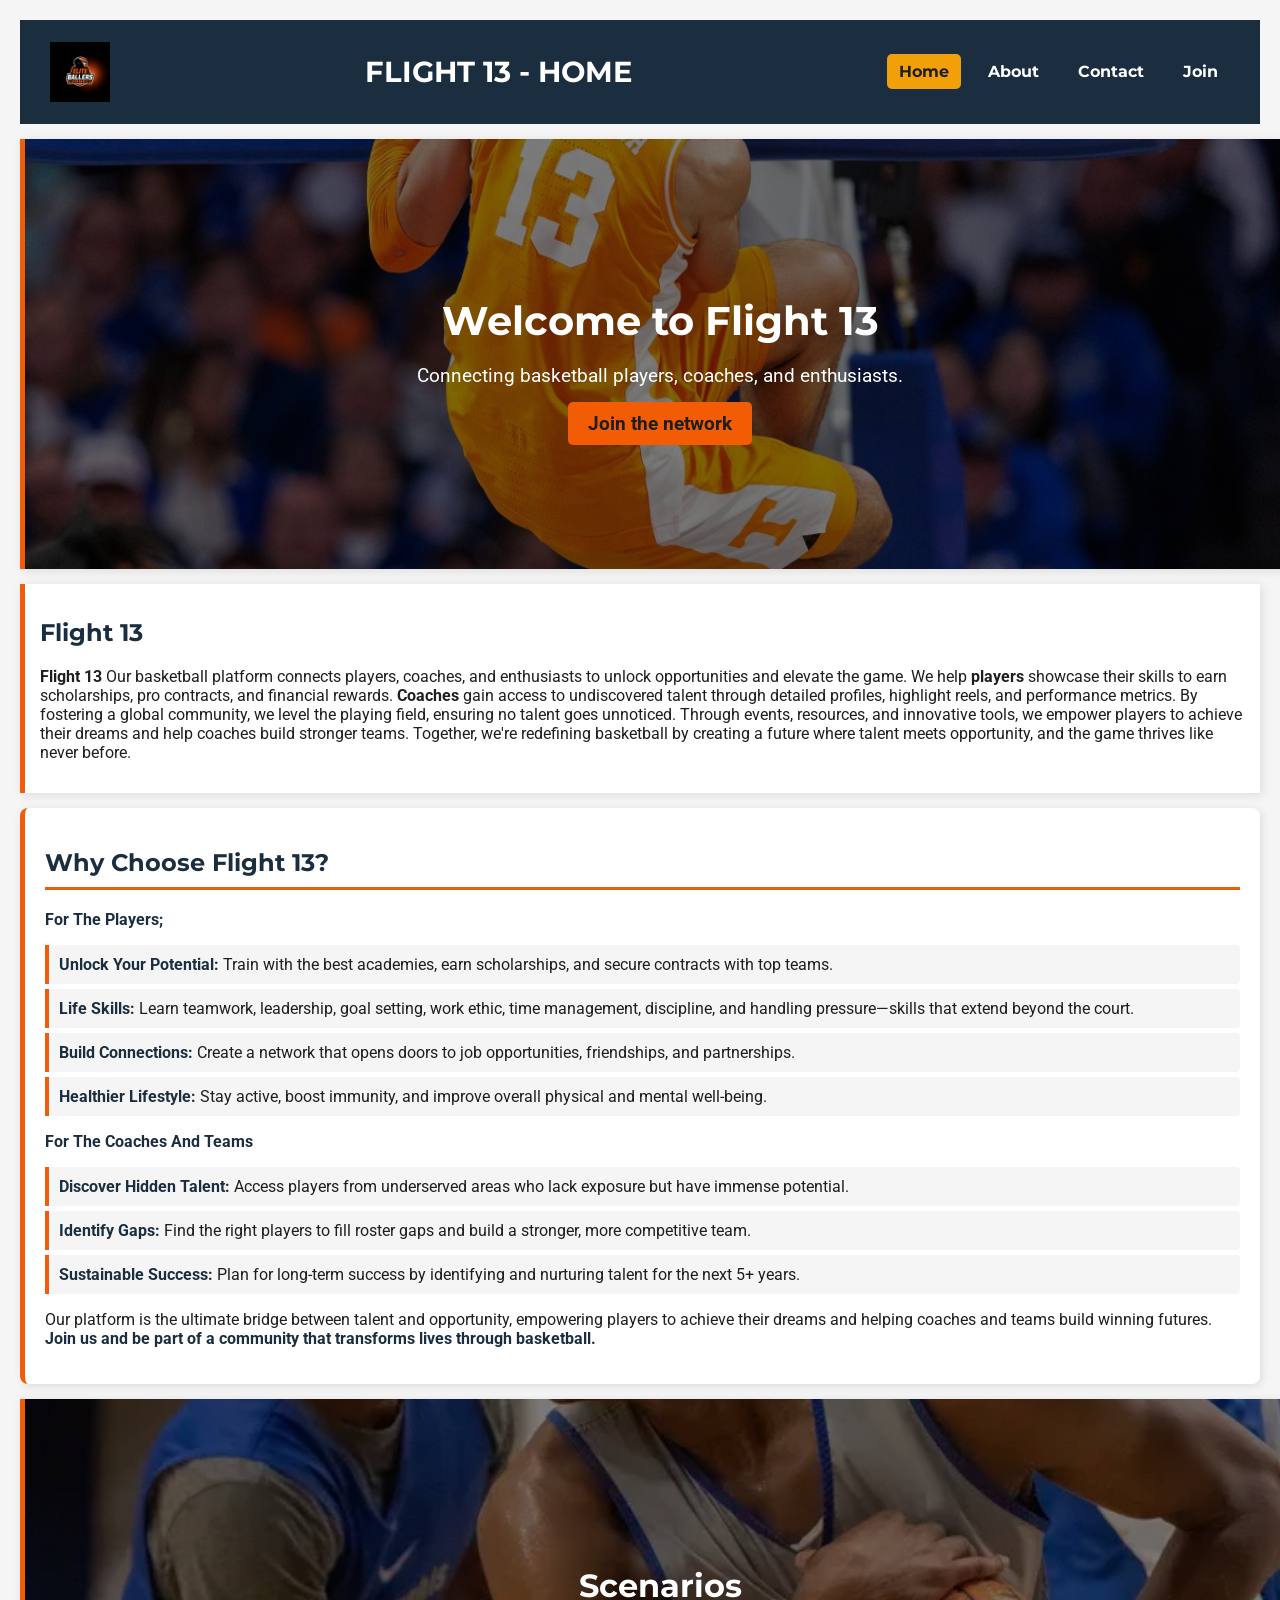
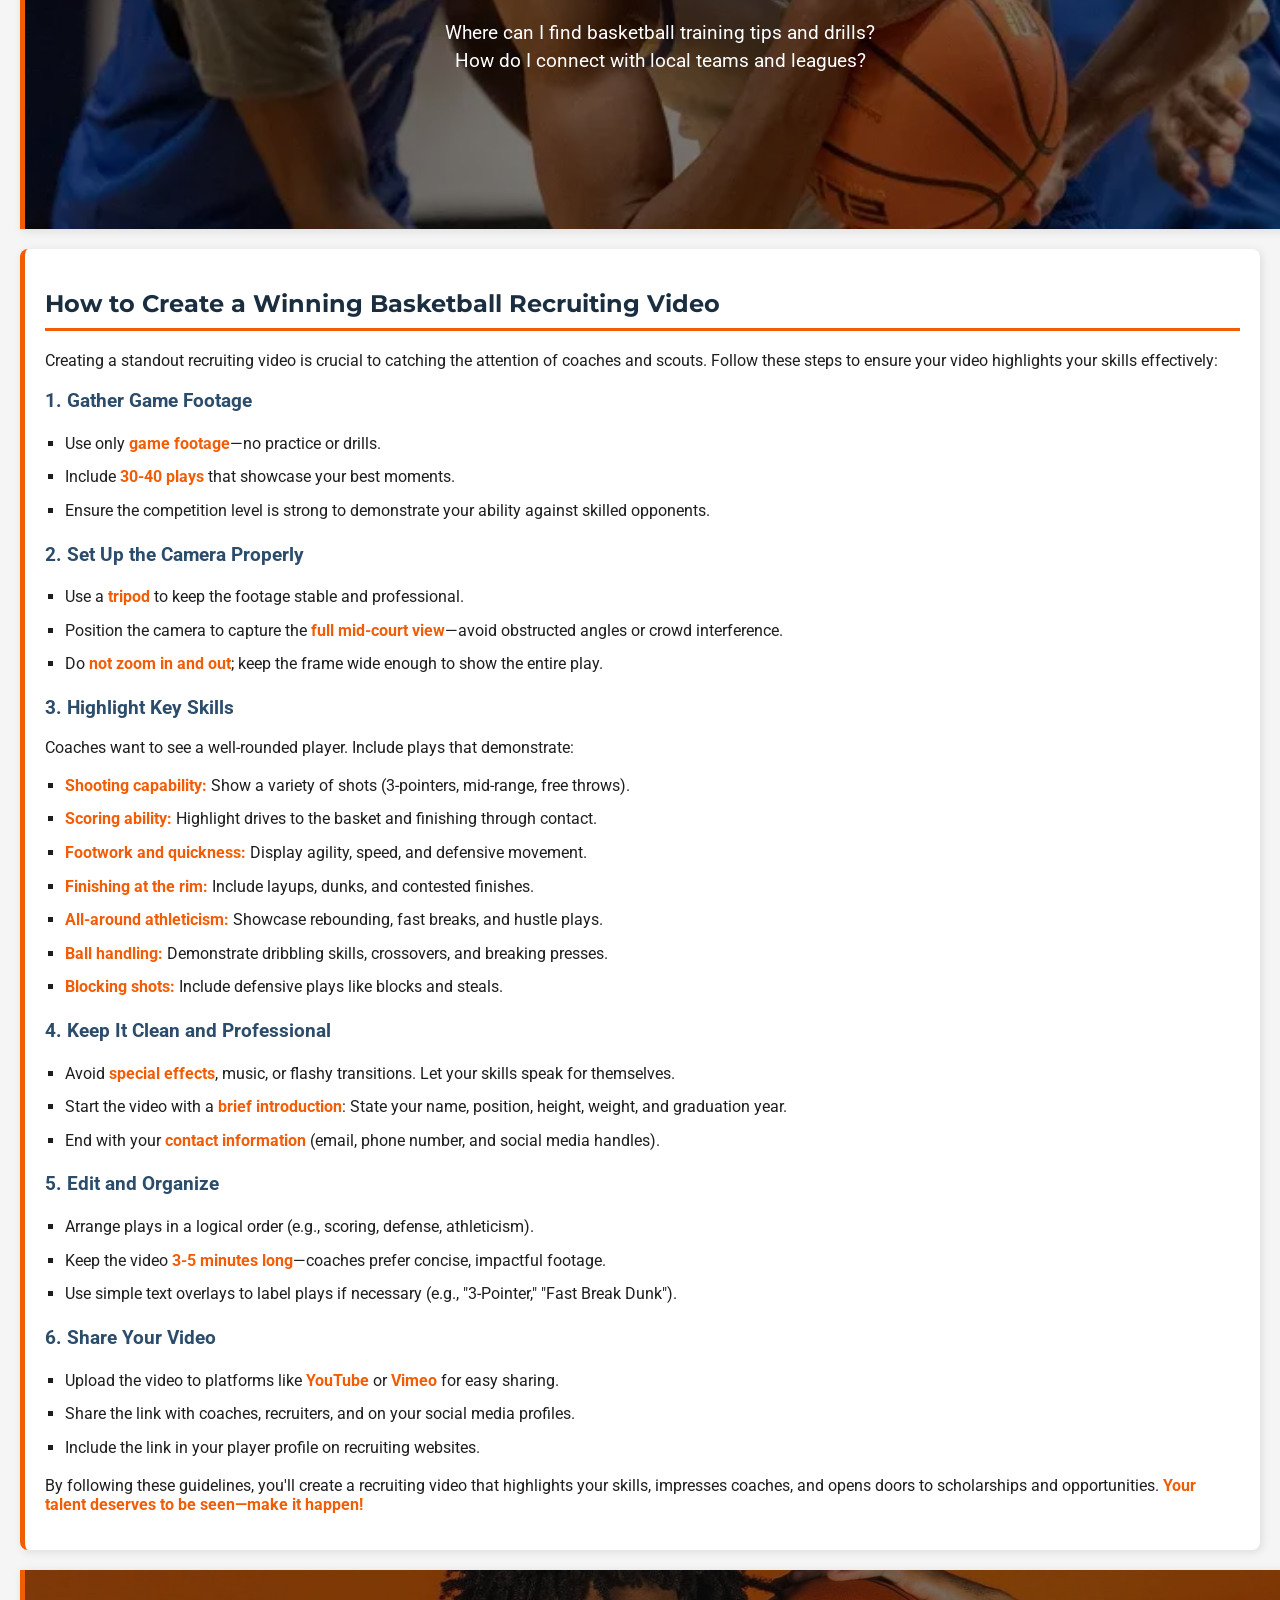
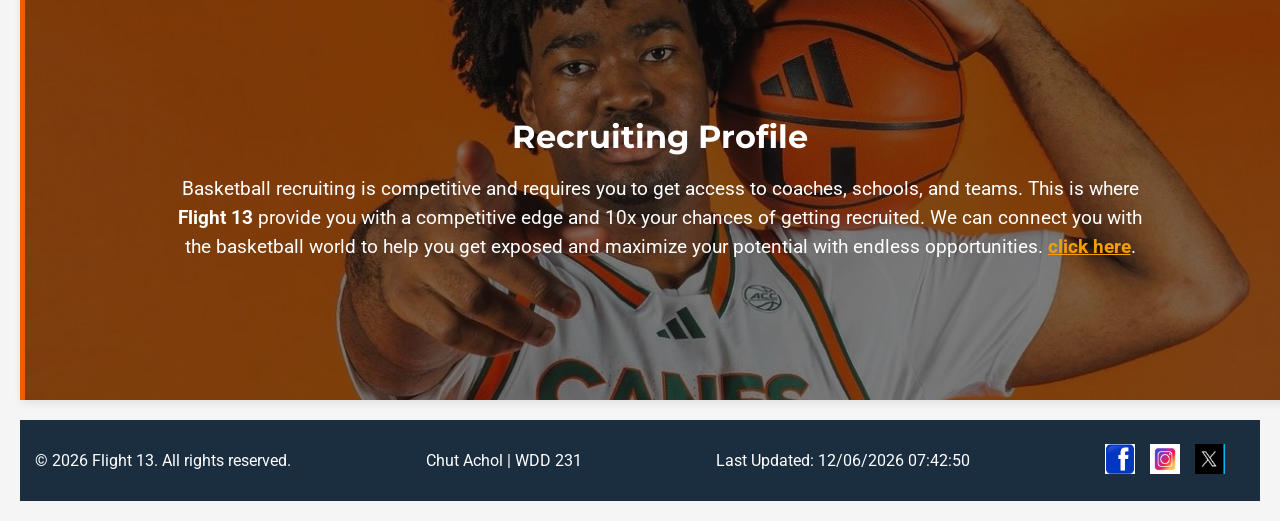
==== project/index.html @ e8fbc970 "project" ====
<!DOCTYPE html>
<html lang="en">

<head>
    <meta charset="UTF-8">
    <meta name="viewport" content="width=device-width, initial-scale=1.0">
    <meta name="description"
        content="Welcome to Flight 13. Our basketball platform connects players, coaches, and enthusiasts to unlock opportunities and elevate the game. We help Players showcase their skills to earn scholarships, pro contracts, and financial rewards. Coaches gain access to undiscovered talent through detailed profiles, highlight reels, and performance metrics. By fostering a global community, we level the playing field, ensuring no talent goes unnoticed. Through events, resources, and innovative tools, we empower players to achieve their dreams and help coaches build stronger teams. Together, we're redefining basketball by creating a future where talent meets opportunity, and the game thrives like never before. ">
    <meta name="author" content="Chut Achol">
    <title>Flight 13 - Home</title>

    <meta property="og:title" content="Flight 13 Homepage">
    <meta property="og:type" content="website">
    <meta property="og:image" content="https://chutachol.github.io/wdd231/project/images/ballerlogo.jpg">
    <meta property="og:url" content="https://chutachol.github.io/wdd231/project/index.html">


    <link rel="icon" href="images/favicon.ico">

    <link rel="stylesheet" href="styles/styleproject.css">
</head>

<body>

    <header>
        <div class="left-section">
            <img src="images/ballerlogo.jpg" alt="Flight 13 Logo" class="logo">
            <button id="menu-toggle" class="hamburger">&#9776;</button>
        </div>
        <h1 class="site-title">Flight 13 - Home</h1>
        <nav>
            <ul class="navigation">
                <li><a href="index.html" class="active">Home</a></li>
                <li><a href="about.html">About</a></li>
                <li><a href="contact.html">Contact</a></li>
                <li><a href="join.html">Join</a></li>
            </ul>
        </nav>
    </header>

    <main>
        <!-- Hero Section -->
        <section class="hero">
            <img src="images/olivier-nkamhoua.jpg" alt="Baller's Image" class="hero-image" loading="lazy">
            <div class="hero-text">
                <h2>Welcome to Flight 13</h2>
                <p>Connecting basketball players, coaches, and enthusiasts.</p>
                <a href="join.html" class="cta-button">Join the network</a>
            </div>
        </section>

        <section>
            <h2>Flight 13</h2>
            <p><strong>Flight 13</strong> Our basketball platform connects players, coaches, and enthusiasts to unlock
                opportunities and elevate the game. We help <strong>players</strong> showcase their skills to earn
                scholarships, pro contracts, and financial rewards. <strong>Coaches</strong> gain access to undiscovered
                talent through detailed profiles, highlight reels, and performance metrics. By fostering a global
                community, we level the playing field, ensuring no talent goes unnoticed. Through events, resources, and
                innovative tools, we empower players to achieve their dreams and help coaches build stronger teams.
                Together, we're redefining basketball by creating a future where talent meets opportunity, and the game
                thrives like never before.</p>
        </section>


        <section class="Choice">
            <h2>Why Choose Flight 13?</h2>
            <ul>
                <strong>For The Players; </strong>
                <p> </p>

                <li><strong>Unlock Your Potential:</strong> Train with the best academies, earn scholarships, and secure
                    contracts with top teams.</li>
                <li><strong>Life Skills:</strong> Learn teamwork, leadership, goal setting, work ethic, time management,
                    discipline, and handling pressure—skills that extend beyond the court.</li>
                <li><strong>Build Connections:</strong> Create a network that opens doors to job opportunities,
                    friendships, and partnerships.</li>
                <li><strong>Healthier Lifestyle:</strong> Stay active, boost immunity, and improve overall physical and
                    mental well-being.</li>
                <p> </p>
                <strong>For The Coaches And Teams </strong>
                <p> </p>

                <li><strong>Discover Hidden Talent:</strong> Access players from underserved areas who lack exposure but
                    have immense potential.</li>
                <li><strong>Identify Gaps:</strong> Find the right players to fill roster gaps and build a stronger,
                    more competitive team.</li>
                <li><strong>Sustainable Success:</strong> Plan for long-term success by identifying and nurturing talent
                    for the next 5+ years.</li>
            </ul>
            <p>Our platform is the ultimate bridge between talent and opportunity, empowering players to achieve their
                dreams and helping coaches and teams build winning futures. <strong>Join us and be part of a community
                    that transforms lives through basketball.</strong></p>
        </section>

        <section class="scenario">
            <div class="overlay">
                <h2>Scenarios</h2>
                <ul>
                    <li>Where can I find basketball training tips and drills?</li>
                    <li>How do I connect with local teams and leagues?</li>
                </ul>
            </div>
            <img src="images/training-ground.webp" alt="Ballers Ground" class="trainingground-image" loading="lazy">
        </section>





        <section class="recruiting-video">
            <h2>How to Create a Winning Basketball Recruiting Video</h2>
            <p>Creating a standout recruiting video is crucial to catching the attention of coaches and scouts. Follow
                these steps to ensure your video highlights your skills effectively:</p>

            <h3>1. Gather Game Footage</h3>
            <ul>
                <li>Use only <strong>game footage</strong>—no practice or drills.</li>
                <li>Include <strong>30-40 plays</strong> that showcase your best moments.</li>
                <li>Ensure the competition level is strong to demonstrate your ability against skilled opponents.</li>
            </ul>

            <h3>2. Set Up the Camera Properly</h3>
            <ul>
                <li>Use a <strong>tripod</strong> to keep the footage stable and professional.</li>
                <li>Position the camera to capture the <strong>full mid-court view</strong>—avoid obstructed angles or
                    crowd interference.</li>
                <li>Do <strong>not zoom in and out</strong>; keep the frame wide enough to show the entire play.</li>
            </ul>

            <h3>3. Highlight Key Skills</h3>
            <p>Coaches want to see a well-rounded player. Include plays that demonstrate:</p>
            <ul>
                <li><strong>Shooting capability:</strong> Show a variety of shots (3-pointers, mid-range, free throws).
                </li>
                <li><strong>Scoring ability:</strong> Highlight drives to the basket and finishing through contact.</li>
                <li><strong>Footwork and quickness:</strong> Display agility, speed, and defensive movement.</li>
                <li><strong>Finishing at the rim:</strong> Include layups, dunks, and contested finishes.</li>
                <li><strong>All-around athleticism:</strong> Showcase rebounding, fast breaks, and hustle plays.</li>
                <li><strong>Ball handling:</strong> Demonstrate dribbling skills, crossovers, and breaking presses.</li>
                <li><strong>Blocking shots:</strong> Include defensive plays like blocks and steals.</li>
            </ul>

            <h3>4. Keep It Clean and Professional</h3>
            <ul>
                <li>Avoid <strong>special effects</strong>, music, or flashy transitions. Let your skills speak for
                    themselves.</li>
                <li>Start the video with a <strong>brief introduction</strong>: State your name, position, height,
                    weight, and graduation year.</li>
                <li>End with your <strong>contact information</strong> (email, phone number, and social media handles).
                </li>
            </ul>

            <h3>5. Edit and Organize</h3>
            <ul>
                <li>Arrange plays in a logical order (e.g., scoring, defense, athleticism).</li>
                <li>Keep the video <strong>3-5 minutes long</strong>—coaches prefer concise, impactful footage.</li>
                <li>Use simple text overlays to label plays if necessary (e.g., "3-Pointer," "Fast Break Dunk").</li>
            </ul>

            <h3>6. Share Your Video</h3>
            <ul>
                <li>Upload the video to platforms like <strong>YouTube</strong> or <strong>Vimeo</strong> for easy
                    sharing.</li>
                <li>Share the link with coaches, recruiters, and on your social media profiles.</li>
                <li>Include the link in your player profile on recruiting websites.</li>
            </ul>

            <p>By following these guidelines, you'll create a recruiting video that highlights your skills, impresses
                coaches, and opens doors to scholarships and opportunities. <strong>Your talent deserves to be seen—make
                    it happen!</strong></p>
        </section>


        <!-- Recruiting Profile Section -->
        <section class="recruiting-profile">
            <img src="images/recruit-profile.jpg" alt="Recruit Profile Image" class="recruit-profile-image"
                loading="lazy">
            <div class="profile-text">
                <h2>Recruiting Profile</h2>
                <p>Basketball recruiting is competitive and requires you to get access to coaches, schools, and teams.
                    This is where <strong>Flight 13</strong> provide you with a competitive edge and 10x your chances of
                    getting recruited.
                    We can connect you with the basketball world to help you get exposed and maximize your potential
                    with endless opportunities. <a href="join.html" class="cta-link">click here</a>.</p>
            </div>
    </main>

    <footer>
        <p>&copy; <span id="year"></span> Flight 13. All rights reserved.</p>
        <p>Chut Achol | WDD 231</p>
        <p>Last Updated: <span id="last-modified"></span></p>

        <!-- Social Media Links -->
        <div class="social-media">
            <a href="https://www.facebook.com" target="_blank" class="social-icon">
                <img src="images/facebook.png" alt="Facebook">
            </a>
            <a href="https://www.instagram.com" target="_blank" class="social-icon">
                <img src="images/instagram.jpeg" alt="Instagram">
            </a>
            <a href="https://www.twitter.com" target="_blank" class="social-icon">
                <img src="images/twitter.jpeg" alt="Twitter">
            </a>
        </div>
    </footer>

    <script src="scripts/project.js"></script>
</body>

</html>
---- project/styles/styleproject.css ----
@import url('https://fonts.googleapis.com/css2?family=Montserrat:wght@400;700&family=Roboto:wght@400;700&display=swap');

:root {
    --primary-dark: #1A2E40;
    /* Deep navy blue - primary brand color */
    --primary-light: #2C4C6B;
    /* Lighter navy - for hover states */
    --accent-orange: #F25C05;
    /* Vibrant orange - accent color */
    --accent-hover: #D94A04;
    /* Darker orange for hover */
    --accent-yellow: #F2A007;
    /* Gold/yellow - secondary accent */
    --accent-yellow-hover: #D98E06;
    /* Darker gold for hover */
    --text-dark: #1E1E1E;
    /* Near black for text */
    --text-light: #FFFFFF;
    /* White text */
    --bg-light: #F5F5F5;
    /* Light gray background */
    --bg-white: #FFFFFF;
    /* White background */
    --card-shadow: rgba(0, 0, 0, 0.1);
    --overlay-dark: rgba(0, 0, 0, 0.5);
    /* Semi-transparent overlay */
}

body {
    font-family: 'Roboto', sans-serif;
    background-color: var(--bg-light);
    color: var(--text-dark);
    margin: 0;
    padding: 20px;
}

header {
    background-color: var(--primary-dark);
    color: var(--text-light);
    text-align: center;
    padding: 20px;
    font-family: 'Montserrat', sans-serif;
}

h1,
h2 {
    font-family: 'Montserrat', sans-serif;
    color: var(--primary-dark);
}

section {
    background: var(--bg-white);
    padding: 15px;
    margin: 15px 0;
    border-left: 5px solid var(--accent-orange);
    box-shadow: 2px 2px 10px var(--card-shadow);
}

ul {
    list-style-type: square;
    padding-left: 20px;
}

footer {
    background-color: var(--primary-dark);
    color: var(--text-light);
    text-align: center;
    padding: 15px 0;
    display: flex;
    justify-content: space-between;
    align-items: center;
    flex-wrap: wrap;
}

.footer-content {
    flex: 1;
    text-align: center;
}

.social-media {
    display: flex;
    gap: 15px;
    margin-right: 20px;
}

.social-icon img {
    width: 30px;
    height: 30px;
    transition: transform 0.3s ease;
}

.social-icon img:hover {
    transform: scale(1.2);
}

/* Hero Section */
.hero {
    position: relative;
    width: 100%;
    height: 400px;
    display: flex;
    align-items: center;
    justify-content: center;
    overflow: hidden;
}

/* Background Image */
.hero-image {
    width: 100%;
    height: 100%;
    object-fit: cover;
    position: absolute;
    top: 0;
    left: 0;
    z-index: 0;
}

/* Dark Overlay */
.hero::before {
    content: "";
    position: absolute;
    top: 0;
    left: 0;
    width: 100%;
    height: 100%;
    background: var(--overlay-dark);
    z-index: 1;
}

/* Hero Text */
.hero-text {
    position: relative;
    text-align: center;
    color: var(--text-light);
    z-index: 2;
    max-width: 80%;
    padding: 20px;
}

.hero-text h2 {
    font-size: 2.5rem;
    margin-bottom: 10px;
    color: var(--text-light);
}

.hero-text p {
    font-size: 1.2rem;
    margin-bottom: 15px;
}

/* CTA Button */
.cta-button {
    display: inline-block;
    padding: 10px 20px;
    font-size: 1.2rem;
    font-weight: bold;
    color: var(--text-dark);
    background: var(--accent-orange);
    text-decoration: none;
    border-radius: 5px;
    transition: background 0.3s ease;
}

.cta-button:hover,
.cta-button:focus {
    background: var(--accent-hover);
}

/* Footer Styling */
footer {
    text-align: center;
    padding: 15px;
    background-color: var(--primary-dark);
    color: var(--text-light);
    margin-top: 20px;
}

/* Positioning the scenario section */
.scenario {
    position: relative;
    width: 100%;
    height: 400px;
    display: flex;
    align-items: center;
    justify-content: center;
    overflow: hidden;
}

/* Background Image */
.trainingground-image {
    width: 100%;
    height: 100%;
    object-fit: cover;
    position: absolute;
    top: 0;
    left: 0;
    z-index: 0;
}

/* Dark Overlay */
.scenario::before {
    content: "";
    position: absolute;
    top: 0;
    left: 0;
    width: 100%;
    height: 100%;
    background: var(--overlay-dark);
    z-index: 1;
}

/* Overlay Content */
.overlay {
    position: relative;
    text-align: center;
    color: var(--text-light);
    z-index: 2;
    max-width: 80%;
    padding: 20px;
}

.overlay h2 {
    font-size: 2rem;
    margin-bottom: 10px;
    color: var(--text-light);
}

.overlay ul {
    list-style: none;
    padding: 0;
}

.overlay li {
    font-size: 1.2rem;
    margin: 5px 0;
}

/* Recruiting Profile Section */
.recruiting-profile {
    position: relative;
    width: 100%;
    height: 400px;
    display: flex;
    align-items: center;
    justify-content: center;
    overflow: hidden;
}

/* Background Image */
.recruit-profile-image {
    width: 100%;
    height: 100%;
    object-fit: cover;
    position: absolute;
    top: 0;
    left: 0;
    z-index: 0;
}

/* Dark Overlay */
.recruiting-profile::before {
    content: "";
    position: absolute;
    top: 0;
    left: 0;
    width: 100%;
    height: 100%;
    background: var(--overlay-dark);
    z-index: 1;
}

/* Profile Text */
.profile-text {
    position: relative;
    text-align: center;
    color: var(--text-light);
    z-index: 2;
    max-width: 80%;
    padding: 20px;
}

.profile-text h2 {
    font-size: 2rem;
    margin-bottom: 10px;
    color: var(--text-light);
}

.profile-text p {
    font-size: 1.2rem;
    line-height: 1.5;
}

/* CTA Link */
.cta-link {
    color: var(--accent-yellow);
    font-weight: bold;
    text-decoration: underline;
}

.cta-link:hover {
    color: var(--accent-yellow-hover);
}

/* General Header Styling */
header {
    display: flex;
    align-items: center;
    justify-content: space-between;
    background: var(--primary-dark);
    padding: 15px 30px;
    position: relative;
}

/* Left Section: Logo + Hamburger */
.left-section {
    display: flex;
    align-items: center;
    gap: 15px;
}

/* Logo */
header .logo {
    max-width: 60px;
    height: auto;
}

/* Site Title */
.site-title {
    flex-grow: 1;
    text-align: center;
    color: var(--text-light);
    font-size: 1.8rem;
    font-weight: bold;
    text-transform: uppercase;
}

/* Navigation */
nav ul {
    list-style: none;
    display: flex;
    gap: 15px;
    margin: 0;
    padding: 0;
}

nav ul li {
    display: inline;
}

nav ul li a {
    color: var(--text-light);
    font-size: 1rem;
    font-weight: bold;
    text-decoration: none;
    padding: 8px 12px;
    border-radius: 5px;
    transition: background 0.3s ease;
}

nav ul li a:hover,
nav ul li a.active {
    background: var(--accent-yellow);
    color: var(--text-dark);
}

/* Hamburger Menu */
.hamburger {
    font-size: 30px;
    background: none;
    border: none;
    cursor: pointer;
    color: var(--text-light);
    display: none;
}

/* Responsive - Mobile */
@media screen and (max-width: 768px) {
    header {
        flex-wrap: wrap;
        justify-content: space-between;
        text-align: center;
    }

    .site-title {
        order: 1;
        flex-basis: 100%;
        margin-bottom: 10px;
        font-size: 1.4rem;
    }

    .left-section {
        order: 0;
    }

    .hamburger {
        display: block;
    }

    .navigation {
        display: none;
        flex-direction: column;
        position: absolute;
        top: 60px;
        left: 0;
        width: 100%;
        background-color: var(--primary-light);
        text-align: center;
        padding: 15px 0;
        z-index: 1000;
    }

    .navigation.active {
        display: flex;
    }

    .navigation li {
        padding: 10px 0;
    }

    .navigation a {
        font-size: 1.2rem;
    }
}

/* Featured Members Section */
.Featured {
    text-align: center;
    padding: 50px 20px;
    background-color: var(--bg-light);
}

/* Featured Cards Grid Layout */
#Featured-cards {
    display: grid;
    grid-template-columns: repeat(auto-fit, minmax(250px, 1fr));
    gap: 20px;
    justify-content: center;
    max-width: 1200px;
    margin: 0 auto;
}

/* Individual Card Styling */
.card {
    background: var(--bg-white);
    border-radius: 10px;
    box-shadow: 0 4px 8px var(--card-shadow);
    padding: 20px;
    text-align: center;
    transition: transform 0.3s ease-in-out;
    cursor: pointer;
}

.card:hover {
    transform: translateY(-5px);
    box-shadow: 0 6px 12px rgba(0, 0, 0, 0.15);
}

/* Image Styling */
.card img {
    width: 100%;
    height: 200px;
    object-fit: cover;
    border-radius: 8px;
}

/* Text Styling */
.card h3 {
    font-size: 1.4rem;
    margin: 15px 0 5px;
    color: var(--primary-dark);
}

.card p {
    font-size: 1rem;
    color: var(--text-dark);
}

.card a {
    color: var(--accent-orange);
    text-decoration: none;
    font-weight: bold;
}

.card a:hover {
    color: var(--accent-hover);
    text-decoration: underline;
}

/* Responsive Adjustments for Cards */
@media (max-width: 768px) {
    #Featured-cards {
        grid-template-columns: repeat(auto-fit, minmax(200px, 1fr));
    }

    .card img {
        height: 180px;
    }
}

@media (max-width: 480px) {
    .card img {
        height: 160px;
    }
}

/* Contact Page Layout */
.contact-container {
    text-align: center;
    padding: 30px;
}

.contact-details {
    display: flex;
    justify-content: center;
    flex-wrap: wrap;
    gap: 20px;
    margin-bottom: 30px;
}

.contact-info {
    background: var(--bg-white);
    padding: 20px;
    border-radius: 8px;
    box-shadow: 0 0 10px var(--card-shadow);
    width: 250px;
}

.contact-info h3 {
    margin-top: 0;
    color: var(--primary-dark);
}

.contact-info a {
    color: var(--accent-orange);
    text-decoration: none;
}

.contact-info a:hover {
    color: var(--accent-hover);
    text-decoration: underline;
}

/* Contact Form */
.contact-form {
    max-width: 500px;
    margin: 0 auto;
    padding: 20px;
    background: var(--bg-white);
    border-radius: 8px;
    box-shadow: 0 0 10px var(--card-shadow);
}

.contact-form h2 {
    color: var(--primary-dark);
}

.contact-form label {
    display: block;
    text-align: left;
    font-weight: bold;
    margin-top: 10px;
}

.contact-form input,
.contact-form textarea {
    width: 100%;
    padding: 10px;
    margin-top: 5px;
    border: 1px solid #ccc;
    border-radius: 5px;
    font-family: 'Roboto', sans-serif;
}

.contact-form input:focus,
.contact-form textarea:focus {
    outline: 2px solid var(--accent-orange);
    border-color: transparent;
}

.contact-form button {
    display: block;
    width: 100%;
    background-color: var(--accent-yellow);
    color: var(--text-dark);
    font-size: 1rem;
    font-weight: bold;
    border: none;
    padding: 10px;
    border-radius: 5px;
    margin-top: 15px;
    cursor: pointer;
    transition: background-color 0.3s ease;
}

.contact-form button:hover {
    background-color: var(--accent-yellow-hover);
}

.contact-form button[type="reset"] {
    background-color: var(--primary-light);
    color: var(--text-light);
    margin-top: 10px;
}

.contact-form button[type="reset"]:hover {
    background-color: var(--primary-dark);
}

/* Join Page Layout */
.join-container {
    text-align: center;
    padding: 30px;
}

.join-container h2 {
    color: var(--primary-dark);
}

form {
    max-width: 500px;
    margin: 0 auto;
    background: var(--bg-white);
    padding: 20px;
    border-radius: 8px;
    box-shadow: 0 0 10px var(--card-shadow);
}

label {
    display: block;
    text-align: left;
    font-weight: bold;
    margin-top: 10px;
    color: var(--primary-dark);
}

input,
select,
textarea {
    width: 100%;
    padding: 10px;
    margin-top: 5px;
    border: 1px solid #ccc;
    border-radius: 5px;
    font-family: 'Roboto', sans-serif;
}

input:focus,
select:focus,
textarea:focus {
    outline: 2px solid var(--accent-orange);
    border-color: transparent;
}

button {
    display: block;
    width: 100%;
    background-color: var(--accent-yellow);
    color: var(--text-dark);
    font-size: 1rem;
    font-weight: bold;
    border: none;
    padding: 10px;
    border-radius: 5px;
    margin-top: 15px;
    cursor: pointer;
    transition: background-color 0.3s ease;
}

button:hover {
    background-color: var(--accent-yellow-hover);
}

/* Thank You Page */
.thankyou-container {
    text-align: center;
    padding: 50px 20px;
    max-width: 600px;
    margin: auto;
}

.thankyou-container h2 {
    font-size: 2rem;
    color: var(--primary-dark);
}

.thankyou-container p {
    font-size: 1.2rem;
    margin-top: 10px;
}

/* Buttons for Navigation */
.thankyou-links {
    margin-top: 20px;
}

.thankyou-links .button {
    display: inline-block;
    padding: 10px 20px;
    background-color: var(--accent-yellow);
    color: var(--text-dark);
    text-decoration: none;
    font-weight: bold;
    border-radius: 5px;
    margin: 10px;
    transition: background 0.3s;
}

.thankyou-links .button:hover {
    background-color: var(--accent-yellow-hover);
}

/* Modal Dialog Styling */
.modal {
    display: flex;
    justify-content: center;
    align-items: center;
    position: fixed;
    top: 0;
    left: 0;
    width: 100%;
    height: 100%;
    background: rgba(0, 0, 0, 0.7);
    z-index: 1000;
}

.modal-content {
    background: var(--bg-white);
    padding: 20px;
    border-radius: 10px;
    max-width: 500px;
    width: 90%;
    text-align: center;
    position: relative;
    animation: modalFadeIn 0.3s ease;
}

@keyframes modalFadeIn {
    from {
        opacity: 0;
        transform: translateY(-20px);
    }

    to {
        opacity: 1;
        transform: translateY(0);
    }
}

.modal-content .close {
    position: absolute;
    top: 10px;
    right: 10px;
    font-size: 24px;
    cursor: pointer;
    color: var(--text-dark);
    width: 30px;
    height: 30px;
    display: flex;
    align-items: center;
    justify-content: center;
    border-radius: 50%;
    transition: background-color 0.3s ease;
}

.modal-content .close:hover {
    background-color: var(--bg-light);
}

.modal-content img {
    width: 100%;
    height: 200px;
    object-fit: cover;
    border-radius: 8px;
    margin-bottom: 15px;
}

.modal-content h3 {
    font-size: 1.5rem;
    margin-bottom: 10px;
    color: var(--primary-dark);
}

.modal-content p {
    font-size: 1rem;
    margin: 5px 0;
    color: var(--text-dark);
}

.modal-content a {
    color: var(--accent-orange);
    text-decoration: none;
    font-weight: bold;
}

.modal-content a:hover {
    color: var(--accent-hover);
    text-decoration: underline;
}

/* Recruiting Video Section */
.recruiting-video {
    background: var(--bg-white);
    padding: 20px;
    border-radius: 8px;
    margin: 20px 0;
}

.recruiting-video h2 {
    color: var(--primary-dark);
    border-bottom: 3px solid var(--accent-orange);
    padding-bottom: 10px;
}

.recruiting-video h3 {
    color: var(--primary-light);
    margin-top: 20px;
}

.recruiting-video ul {
    margin-bottom: 15px;
}

.recruiting-video li {
    margin: 8px 0;
    line-height: 1.6;
}

.recruiting-video strong {
    color: var(--accent-orange);
}

/* Choice Section */
.Choice {
    background: var(--bg-white);
    padding: 20px;
    border-radius: 8px;
}

.Choice h2 {
    color: var(--primary-dark);
    border-bottom: 3px solid var(--accent-orange);
    padding-bottom: 10px;
}

.Choice ul {
    list-style-type: none;
    padding-left: 0;
}

.Choice li {
    padding: 10px;
    margin: 5px 0;
    background: var(--bg-light);
    border-left: 4px solid var(--accent-orange);
    border-radius: 0 4px 4px 0;
}

.Choice strong {
    color: var(--primary-dark);
}

/* Who We Are Section */
.who-we-are {
    background: var(--bg-white);
    padding: 30px;
    border-radius: 8px;
    text-align: center;
}

.who-we-are h2 {
    color: var(--primary-dark);
    margin-bottom: 20px;
}

.who-we-are p {
    font-size: 1.1rem;
    line-height: 1.8;
    margin-bottom: 15px;
}

/* Responsive Typography */
@media (max-width: 768px) {
    .hero-text h2 {
        font-size: 2rem;
    }

    .hero-text p {
        font-size: 1rem;
    }

    .site-title {
        font-size: 1.4rem;
    }

    .overlay h2,
    .profile-text h2 {
        font-size: 1.5rem;
    }

    .overlay li,
    .profile-text p {
        font-size: 1rem;
    }
}

@media (max-width: 480px) {
    body {
        padding: 10px;
    }

    .hero-text h2 {
        font-size: 1.5rem;
    }

    .contact-info {
        width: 100%;
    }

    .modal-content {
        width: 95%;
        padding: 15px;
    }
}
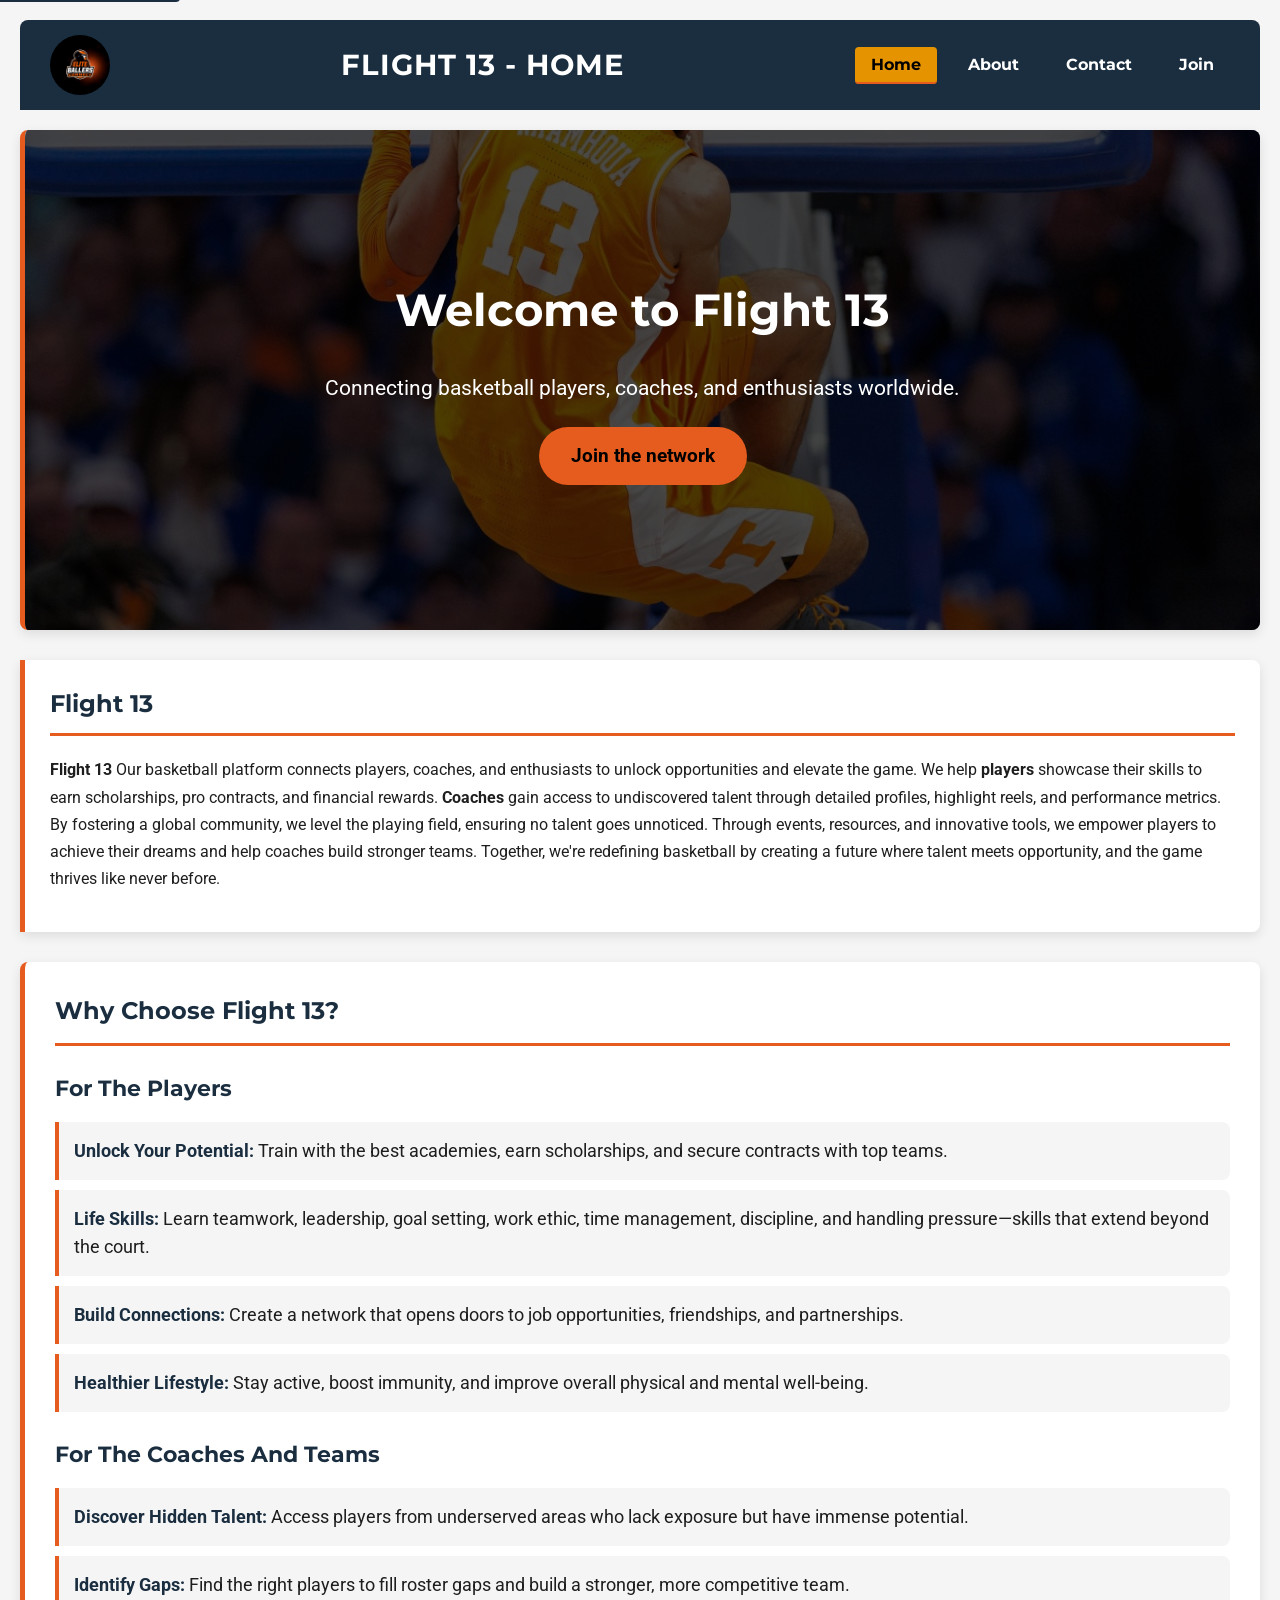
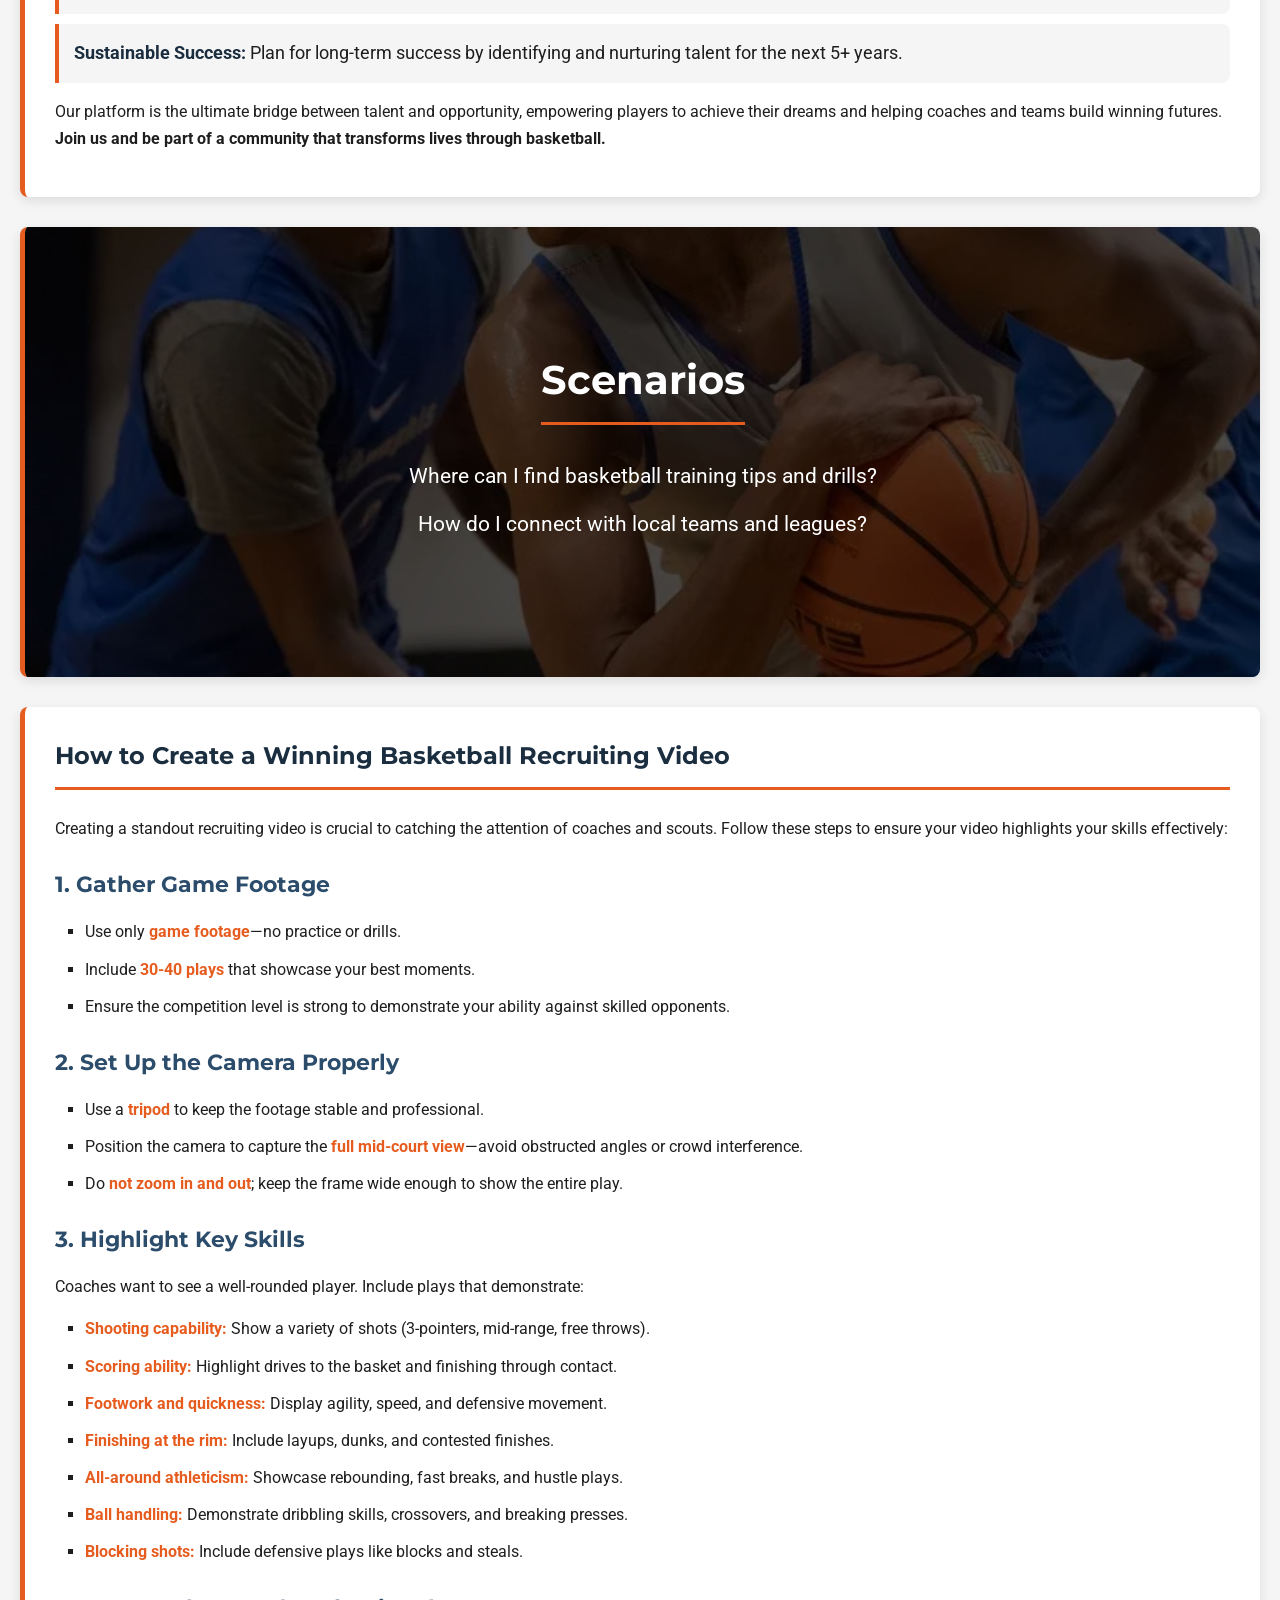
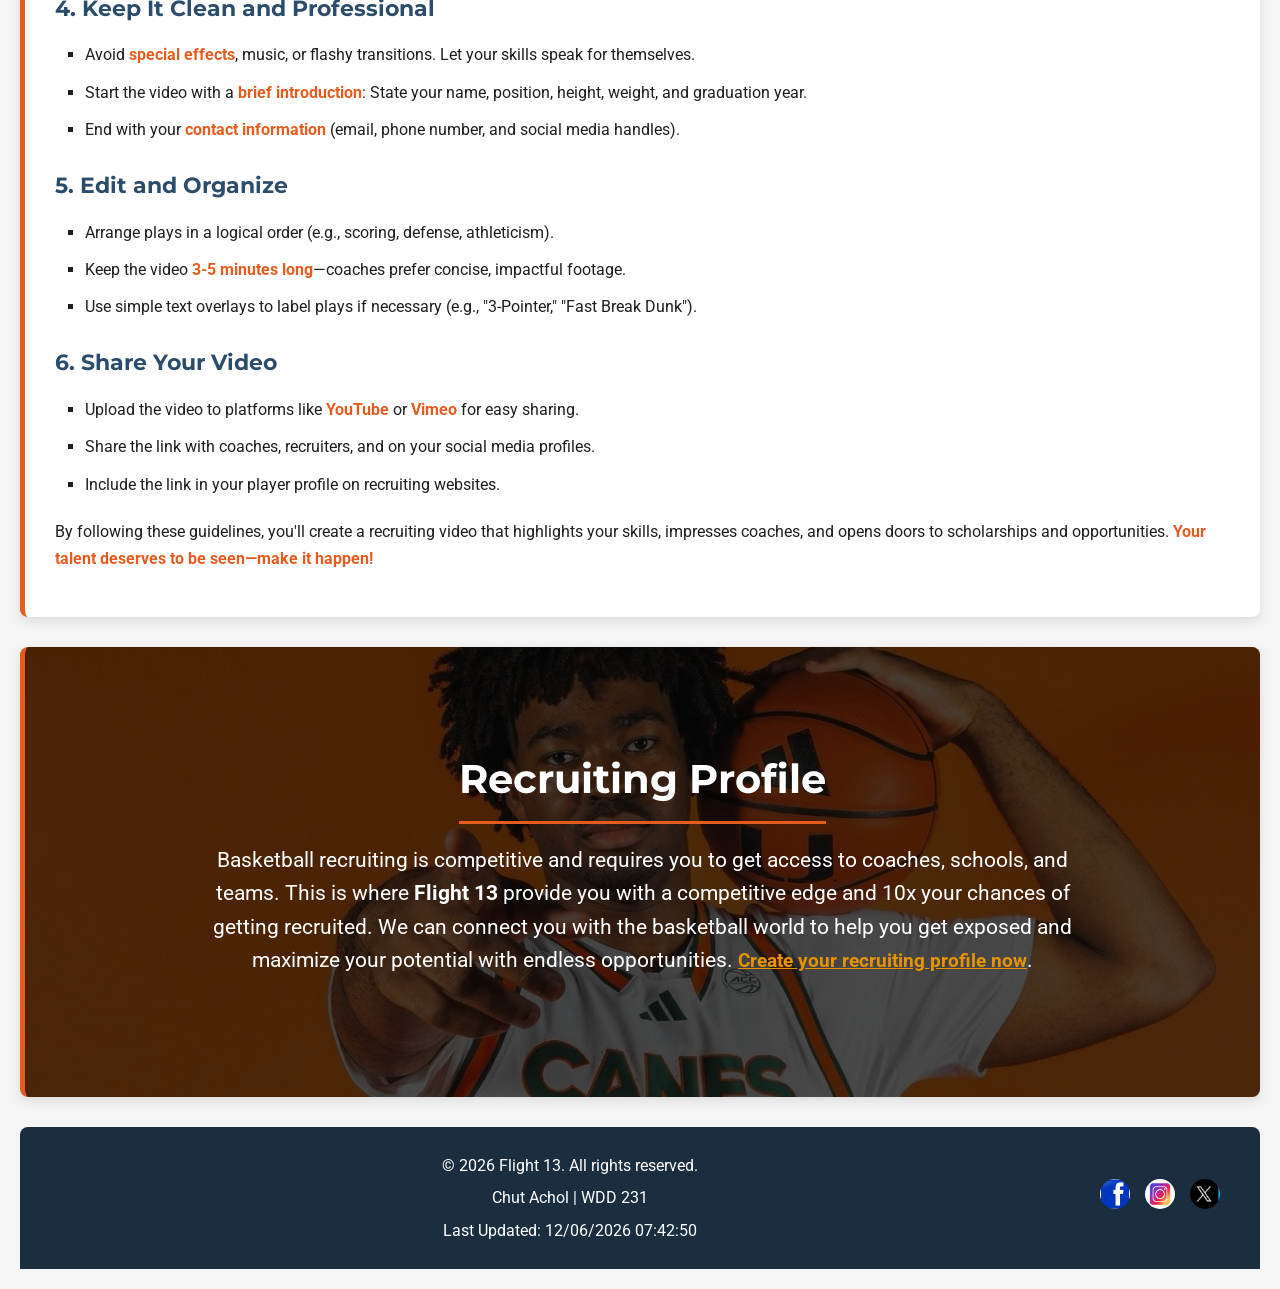
==== commit 460f3dfa: "correction" ====
--- a/project/index.html
+++ b/project/index.html
@@ -5,32 +5,49 @@
     <meta charset="UTF-8">
     <meta name="viewport" content="width=device-width, initial-scale=1.0">
     <meta name="description"
-        content="Welcome to Flight 13. Our basketball platform connects players, coaches, and enthusiasts to unlock opportunities and elevate the game. We help Players showcase their skills to earn scholarships, pro contracts, and financial rewards. Coaches gain access to undiscovered talent through detailed profiles, highlight reels, and performance metrics. By fostering a global community, we level the playing field, ensuring no talent goes unnoticed. Through events, resources, and innovative tools, we empower players to achieve their dreams and help coaches build stronger teams. Together, we're redefining basketball by creating a future where talent meets opportunity, and the game thrives like never before. ">
+        content="Flight 13 - Premier basketball platform connecting players, coaches, and teams for recruitment and development opportunities worldwide.">
+    <meta name="keywords"
+        content="basketball, recruiting, players, coaches, teams, scholarships, sports platform, basketball recruitment">
     <meta name="author" content="Chut Achol">
-    <title>Flight 13 - Home</title>
-
-    <meta property="og:title" content="Flight 13 Homepage">
+    <meta name="robots" content="index, follow">
+
+    <!-- Open Graph Tags -->
+    <meta property="og:title" content="Flight 13 - Basketball Recruitment Platform">
     <meta property="og:type" content="website">
     <meta property="og:image" content="https://chutachol.github.io/wdd231/project/images/ballerlogo.jpg">
     <meta property="og:url" content="https://chutachol.github.io/wdd231/project/index.html">
-
-
-    <link rel="icon" href="images/favicon.ico">
+    <meta property="og:description"
+        content="Connect with basketball opportunities worldwide. Create your profile today and get discovered by coaches and teams.">
+
+    <!-- Twitter Card Tags -->
+    <meta name="twitter:card" content="summary_large_image">
+    <meta name="twitter:title" content="Flight 13 - Basketball Recruitment">
+    <meta name="twitter:description"
+        content="Connect with basketball opportunities worldwide. Create your profile today.">
+    <meta name="twitter:image" content="https://chutachol.github.io/wdd231/project/images/ballerlogo.jpg">
+
+    <link rel="canonical" href="https://chutachol.github.io/wdd231/project/index.html">
+    <link rel="icon" href="images/favicon.ico" type="image/x-icon">
+
+    <title>Flight 13 - Home | Basketball Recruitment Platform</title>
 
     <link rel="stylesheet" href="styles/styleproject.css">
 </head>
 
 <body>
-
-    <header>
+    <a href="#main-content" class="skip-link">Skip to main content</a>
+
+    <header role="banner">
         <div class="left-section">
-            <img src="images/ballerlogo.jpg" alt="Flight 13 Logo" class="logo">
-            <button id="menu-toggle" class="hamburger">&#9776;</button>
+            <img src="images/ballerlogo.jpg" alt="Flight 13 Basketball Logo" class="logo" width="60" height="60"
+                loading="eager">
+            <button id="menu-toggle" class="hamburger" aria-label="Toggle navigation menu"
+                aria-expanded="false">&#9776;</button>
         </div>
         <h1 class="site-title">Flight 13 - Home</h1>
-        <nav>
+        <nav role="navigation" aria-label="Main navigation">
             <ul class="navigation">
-                <li><a href="index.html" class="active">Home</a></li>
+                <li><a href="index.html" class="active" aria-current="page">Home</a></li>
                 <li><a href="about.html">About</a></li>
                 <li><a href="contact.html">Contact</a></li>
                 <li><a href="join.html">Join</a></li>
@@ -38,19 +55,20 @@
         </nav>
     </header>
 
-    <main>
+    <main id="main-content" role="main">
         <!-- Hero Section -->
-        <section class="hero">
-            <img src="images/olivier-nkamhoua.jpg" alt="Baller's Image" class="hero-image" loading="lazy">
+        <section class="hero" aria-label="Hero section">
+            <img src="images/olivier-nkamhoua.jpg" alt="Basketball player in action on the court" class="hero-image"
+                width="1200" height="500" loading="eager">
             <div class="hero-text">
                 <h2>Welcome to Flight 13</h2>
-                <p>Connecting basketball players, coaches, and enthusiasts.</p>
-                <a href="join.html" class="cta-button">Join the network</a>
+                <p>Connecting basketball players, coaches, and enthusiasts worldwide.</p>
+                <a href="join.html" class="cta-button" aria-label="Join Flight 13 network now">Join the network</a>
             </div>
         </section>
 
-        <section>
-            <h2>Flight 13</h2>
+        <section aria-labelledby="about-heading">
+            <h2 id="about-heading">Flight 13</h2>
             <p><strong>Flight 13</strong> Our basketball platform connects players, coaches, and enthusiasts to unlock
                 opportunities and elevate the game. We help <strong>players</strong> showcase their skills to earn
                 scholarships, pro contracts, and financial rewards. <strong>Coaches</strong> gain access to undiscovered
@@ -61,13 +79,11 @@
                 thrives like never before.</p>
         </section>
 
-
-        <section class="Choice">
-            <h2>Why Choose Flight 13?</h2>
-            <ul>
-                <strong>For The Players; </strong>
-                <p> </p>
-
+        <section class="Choice" aria-labelledby="why-choose-heading">
+            <h2 id="why-choose-heading">Why Choose Flight 13?</h2>
+
+            <h3>For The Players</h3>
+            <ul>
                 <li><strong>Unlock Your Potential:</strong> Train with the best academies, earn scholarships, and secure
                     contracts with top teams.</li>
                 <li><strong>Life Skills:</strong> Learn teamwork, leadership, goal setting, work ethic, time management,
@@ -76,10 +92,10 @@
                     friendships, and partnerships.</li>
                 <li><strong>Healthier Lifestyle:</strong> Stay active, boost immunity, and improve overall physical and
                     mental well-being.</li>
-                <p> </p>
-                <strong>For The Coaches And Teams </strong>
-                <p> </p>
-
+            </ul>
+
+            <h3>For The Coaches And Teams</h3>
+            <ul>
                 <li><strong>Discover Hidden Talent:</strong> Access players from underserved areas who lack exposure but
                     have immense potential.</li>
                 <li><strong>Identify Gaps:</strong> Find the right players to fill roster gaps and build a stronger,
@@ -92,23 +108,20 @@
                     that transforms lives through basketball.</strong></p>
         </section>
 
-        <section class="scenario">
+        <section class="scenario" aria-labelledby="scenarios-heading">
             <div class="overlay">
-                <h2>Scenarios</h2>
+                <h2 id="scenarios-heading">Scenarios</h2>
                 <ul>
                     <li>Where can I find basketball training tips and drills?</li>
                     <li>How do I connect with local teams and leagues?</li>
                 </ul>
             </div>
-            <img src="images/training-ground.webp" alt="Ballers Ground" class="trainingground-image" loading="lazy">
-        </section>
-
-
-
-
-
-        <section class="recruiting-video">
-            <h2>How to Create a Winning Basketball Recruiting Video</h2>
+            <img src="images/training-ground.webp" alt="Basketball training facility with players practicing"
+                class="trainingground-image" width="1200" height="450" loading="lazy">
+        </section>
+
+        <section class="recruiting-video" aria-labelledby="video-heading">
+            <h2 id="video-heading">How to Create a Winning Basketball Recruiting Video</h2>
             <p>Creating a standout recruiting video is crucial to catching the attention of coaches and scouts. Follow
                 these steps to ensure your video highlights your skills effectively:</p>
 
@@ -170,41 +183,47 @@
                     it happen!</strong></p>
         </section>
 
-
         <!-- Recruiting Profile Section -->
-        <section class="recruiting-profile">
-            <img src="images/recruit-profile.jpg" alt="Recruit Profile Image" class="recruit-profile-image"
-                loading="lazy">
+        <section class="recruiting-profile" aria-labelledby="profile-heading">
+            <img src="images/recruit-profile.jpg" alt="Basketball player creating online recruiting profile on laptop"
+                class="recruit-profile-image" width="1200" height="450" loading="lazy">
             <div class="profile-text">
-                <h2>Recruiting Profile</h2>
+                <h2 id="profile-heading">Recruiting Profile</h2>
                 <p>Basketball recruiting is competitive and requires you to get access to coaches, schools, and teams.
                     This is where <strong>Flight 13</strong> provide you with a competitive edge and 10x your chances of
                     getting recruited.
                     We can connect you with the basketball world to help you get exposed and maximize your potential
-                    with endless opportunities. <a href="join.html" class="cta-link">click here</a>.</p>
+                    with endless opportunities.
+                    <a href="join.html" class="cta-link"
+                        aria-label="Create your basketball recruiting profile now">Create your recruiting profile
+                        now</a>.
+                </p>
             </div>
+        </section>
     </main>
 
-    <footer>
-        <p>&copy; <span id="year"></span> Flight 13. All rights reserved.</p>
-        <p>Chut Achol | WDD 231</p>
-        <p>Last Updated: <span id="last-modified"></span></p>
+    <footer role="contentinfo">
+        <div class="footer-content">
+            <p>&copy; <span id="year"></span> Flight 13. All rights reserved.</p>
+            <p>Chut Achol | WDD 231</p>
+            <p>Last Updated: <span id="last-modified"></span></p>
+        </div>
 
         <!-- Social Media Links -->
         <div class="social-media">
-            <a href="https://www.facebook.com" target="_blank" class="social-icon">
-                <img src="images/facebook.png" alt="Facebook">
+            <a href="https://www.facebook.com" target="_blank" class="social-icon" aria-label="Follow us on Facebook">
+                <img src="images/facebook.png" alt="Facebook icon" width="30" height="30" loading="lazy">
             </a>
-            <a href="https://www.instagram.com" target="_blank" class="social-icon">
-                <img src="images/instagram.jpeg" alt="Instagram">
+            <a href="https://www.instagram.com" target="_blank" class="social-icon" aria-label="Follow us on Instagram">
+                <img src="images/instagram.jpeg" alt="Instagram icon" width="30" height="30" loading="lazy">
             </a>
-            <a href="https://www.twitter.com" target="_blank" class="social-icon">
-                <img src="images/twitter.jpeg" alt="Twitter">
+            <a href="https://www.twitter.com" target="_blank" class="social-icon" aria-label="Follow us on Twitter">
+                <img src="images/twitter.jpeg" alt="Twitter icon" width="30" height="30" loading="lazy">
             </a>
         </div>
     </footer>
 
-    <script src="scripts/project.js"></script>
+    <script src="scripts/project.js" defer></script>
 </body>
 
 </html>
--- a/project/styles/styleproject.css
+++ b/project/styles/styleproject.css
@@ -5,25 +5,33 @@
     /* Deep navy blue - primary brand color */
     --primary-light: #2C4C6B;
     /* Lighter navy - for hover states */
-    --accent-orange: #F25C05;
-    /* Vibrant orange - accent color */
-    --accent-hover: #D94A04;
-    /* Darker orange for hover */
-    --accent-yellow: #F2A007;
-    /* Gold/yellow - secondary accent */
-    --accent-yellow-hover: #D98E06;
-    /* Darker gold for hover */
+    --accent-orange: #E65C1E;
+    /* Darker orange for better contrast */
+    --accent-hover: #C44D1A;
+    /* Even darker for hover */
+    --accent-yellow: #E59400;
+    /* Darker gold for better contrast */
+    --accent-yellow-hover: #C47D00;
+    /* Even darker for hover */
     --text-dark: #1E1E1E;
     /* Near black for text */
     --text-light: #FFFFFF;
     /* White text */
+    --text-gray: #4A4A4A;
+    /* Darker gray for better contrast */
     --bg-light: #F5F5F5;
     /* Light gray background */
     --bg-white: #FFFFFF;
     /* White background */
     --card-shadow: rgba(0, 0, 0, 0.1);
-    --overlay-dark: rgba(0, 0, 0, 0.5);
-    /* Semi-transparent overlay */
+    --overlay-dark: rgba(0, 0, 0, 0.7);
+    /* Darker overlay for better contrast */
+}
+
+* {
+    margin: 0;
+    padding: 0;
+    box-sizing: border-box;
 }
 
 body {
@@ -32,6 +40,26 @@
     color: var(--text-dark);
     margin: 0;
     padding: 20px;
+    line-height: 1.6;
+}
+
+/* Skip Link for Accessibility */
+.skip-link {
+    position: absolute;
+    top: -40px;
+    left: 0;
+    background: var(--primary-dark);
+    color: var(--text-light);
+    padding: 8px 16px;
+    z-index: 100;
+    text-decoration: none;
+    font-weight: bold;
+    border-radius: 0 0 4px 0;
+}
+
+.skip-link:focus {
+    top: 0;
+    outline: 2px solid var(--accent-yellow);
 }
 
 header {
@@ -43,33 +71,91 @@
 }
 
 h1,
-h2 {
+h2,
+h3 {
     font-family: 'Montserrat', sans-serif;
     color: var(--primary-dark);
 }
 
+h1 {
+    color: var(--text-light);
+}
+
+h2 {
+    border-bottom: 3px solid var(--accent-orange);
+    padding-bottom: 10px;
+    margin-bottom: 20px;
+}
+
+h3 {
+    color: var(--primary-light);
+    margin: 20px 0 10px;
+}
+
 section {
     background: var(--bg-white);
-    padding: 15px;
+    padding: 25px;
+    margin: 20px 0;
+    border-left: 5px solid var(--accent-orange);
+    box-shadow: 0 4px 12px var(--card-shadow);
+    border-radius: 0 8px 8px 0;
+}
+
+ul,
+ol {
+    list-style-type: square;
+    padding-left: 30px;
     margin: 15px 0;
-    border-left: 5px solid var(--accent-orange);
-    box-shadow: 2px 2px 10px var(--card-shadow);
-}
-
-ul {
-    list-style-type: square;
-    padding-left: 20px;
+}
+
+li {
+    margin: 8px 0;
+    line-height: 1.6;
+}
+
+p {
+    margin-bottom: 15px;
+    line-height: 1.7;
+}
+
+/* Link Styles */
+a {
+    color: var(--primary-dark);
+    text-decoration: underline;
+    font-weight: 500;
+    transition: color 0.3s ease;
+}
+
+a:hover {
+    color: var(--accent-hover);
+    text-decoration: none;
 }
 
 footer {
     background-color: var(--primary-dark);
     color: var(--text-light);
     text-align: center;
-    padding: 15px 0;
+    padding: 25px 15px;
     display: flex;
     justify-content: space-between;
     align-items: center;
     flex-wrap: wrap;
+    margin-top: 30px;
+    border-radius: 8px 8px 0 0;
+}
+
+footer p {
+    margin: 5px 0;
+    color: var(--text-light);
+}
+
+footer a {
+    color: var(--text-light);
+    text-decoration: underline;
+}
+
+footer a:hover {
+    color: var(--accent-yellow);
 }
 
 .footer-content {
@@ -83,10 +169,16 @@
     margin-right: 20px;
 }
 
+.social-icon {
+    display: inline-block;
+    text-decoration: none;
+}
+
 .social-icon img {
     width: 30px;
     height: 30px;
     transition: transform 0.3s ease;
+    border-radius: 50%;
 }
 
 .social-icon img:hover {
@@ -97,11 +189,13 @@
 .hero {
     position: relative;
     width: 100%;
-    height: 400px;
+    height: 500px;
     display: flex;
     align-items: center;
     justify-content: center;
     overflow: hidden;
+    border-radius: 8px;
+    margin-bottom: 30px;
 }
 
 /* Background Image */
@@ -134,56 +228,63 @@
     color: var(--text-light);
     z-index: 2;
     max-width: 80%;
-    padding: 20px;
+    padding: 30px;
 }
 
 .hero-text h2 {
-    font-size: 2.5rem;
-    margin-bottom: 10px;
-    color: var(--text-light);
+    font-size: 2.8rem;
+    margin-bottom: 15px;
+    color: var(--text-light);
+    border-bottom: none;
 }
 
 .hero-text p {
-    font-size: 1.2rem;
-    margin-bottom: 15px;
+    font-size: 1.3rem;
+    margin-bottom: 20px;
 }
 
 /* CTA Button */
 .cta-button {
     display: inline-block;
-    padding: 10px 20px;
+    padding: 12px 30px;
     font-size: 1.2rem;
     font-weight: bold;
-    color: var(--text-dark);
+    color: #000000;
     background: var(--accent-orange);
     text-decoration: none;
-    border-radius: 5px;
-    transition: background 0.3s ease;
+    border-radius: 50px;
+    transition: all 0.3s ease;
+    border: 2px solid transparent;
 }
 
 .cta-button:hover,
 .cta-button:focus {
     background: var(--accent-hover);
+    color: #000000;
+    transform: translateY(-2px);
+    box-shadow: 0 4px 12px rgba(0, 0, 0, 0.2);
+    text-decoration: none;
 }
 
 /* Footer Styling */
 footer {
     text-align: center;
-    padding: 15px;
+    padding: 20px;
     background-color: var(--primary-dark);
     color: var(--text-light);
-    margin-top: 20px;
-}
-
-/* Positioning the scenario section */
+    margin-top: 30px;
+}
+
+/* Scenario Section */
 .scenario {
     position: relative;
     width: 100%;
-    height: 400px;
+    height: 450px;
     display: flex;
     align-items: center;
     justify-content: center;
     overflow: hidden;
+    border-radius: 8px;
 }
 
 /* Background Image */
@@ -216,13 +317,16 @@
     color: var(--text-light);
     z-index: 2;
     max-width: 80%;
-    padding: 20px;
+    padding: 30px;
 }
 
 .overlay h2 {
-    font-size: 2rem;
-    margin-bottom: 10px;
-    color: var(--text-light);
+    font-size: 2.5rem;
+    margin-bottom: 20px;
+    color: var(--text-light);
+    border-bottom: 3px solid var(--accent-orange);
+    display: inline-block;
+    padding-bottom: 10px;
 }
 
 .overlay ul {
@@ -231,19 +335,20 @@
 }
 
 .overlay li {
-    font-size: 1.2rem;
-    margin: 5px 0;
+    font-size: 1.3rem;
+    margin: 15px 0;
 }
 
 /* Recruiting Profile Section */
 .recruiting-profile {
     position: relative;
     width: 100%;
-    height: 400px;
+    height: 450px;
     display: flex;
     align-items: center;
     justify-content: center;
     overflow: hidden;
+    border-radius: 8px;
 }
 
 /* Background Image */
@@ -276,18 +381,22 @@
     color: var(--text-light);
     z-index: 2;
     max-width: 80%;
-    padding: 20px;
+    padding: 30px;
 }
 
 .profile-text h2 {
-    font-size: 2rem;
-    margin-bottom: 10px;
-    color: var(--text-light);
+    font-size: 2.5rem;
+    margin-bottom: 20px;
+    color: var(--text-light);
+    border-bottom: 3px solid var(--accent-orange);
+    display: inline-block;
+    padding-bottom: 10px;
 }
 
 .profile-text p {
-    font-size: 1.2rem;
-    line-height: 1.5;
+    font-size: 1.3rem;
+    line-height: 1.6;
+    margin-bottom: 20px;
 }
 
 /* CTA Link */
@@ -295,13 +404,15 @@
     color: var(--accent-yellow);
     font-weight: bold;
     text-decoration: underline;
+    font-size: 1.2rem;
 }
 
 .cta-link:hover {
-    color: var(--accent-yellow-hover);
-}
-
-/* General Header Styling */
+    color: var(--text-light);
+    text-decoration: none;
+}
+
+/* Header Styling */
 header {
     display: flex;
     align-items: center;
@@ -309,6 +420,7 @@
     background: var(--primary-dark);
     padding: 15px 30px;
     position: relative;
+    border-radius: 8px 8px 0 0;
 }
 
 /* Left Section: Logo + Hamburger */
@@ -322,6 +434,7 @@
 header .logo {
     max-width: 60px;
     height: auto;
+    border-radius: 50%;
 }
 
 /* Site Title */
@@ -332,6 +445,7 @@
     font-size: 1.8rem;
     font-weight: bold;
     text-transform: uppercase;
+    letter-spacing: 1px;
 }
 
 /* Navigation */
@@ -345,6 +459,7 @@
 
 nav ul li {
     display: inline;
+    margin: 0;
 }
 
 nav ul li a {
@@ -352,15 +467,21 @@
     font-size: 1rem;
     font-weight: bold;
     text-decoration: none;
-    padding: 8px 12px;
-    border-radius: 5px;
-    transition: background 0.3s ease;
+    padding: 8px 16px;
+    border-radius: 4px;
+    transition: all 0.3s ease;
 }
 
 nav ul li a:hover,
 nav ul li a.active {
     background: var(--accent-yellow);
-    color: var(--text-dark);
+    color: #000000;
+    text-decoration: none;
+}
+
+nav ul li a.active {
+    font-weight: 700;
+    border-bottom: 2px solid var(--accent-orange);
 }
 
 /* Hamburger Menu */
@@ -371,342 +492,274 @@
     cursor: pointer;
     color: var(--text-light);
     display: none;
-}
-
-/* Responsive - Mobile */
-@media screen and (max-width: 768px) {
-    header {
-        flex-wrap: wrap;
-        justify-content: space-between;
-        text-align: center;
-    }
-
-    .site-title {
-        order: 1;
-        flex-basis: 100%;
-        margin-bottom: 10px;
-        font-size: 1.4rem;
-    }
-
-    .left-section {
-        order: 0;
-    }
-
-    .hamburger {
-        display: block;
-    }
-
-    .navigation {
-        display: none;
-        flex-direction: column;
-        position: absolute;
-        top: 60px;
-        left: 0;
-        width: 100%;
-        background-color: var(--primary-light);
-        text-align: center;
-        padding: 15px 0;
-        z-index: 1000;
-    }
-
-    .navigation.active {
-        display: flex;
-    }
-
-    .navigation li {
-        padding: 10px 0;
-    }
-
-    .navigation a {
-        font-size: 1.2rem;
-    }
+    padding: 5px 10px;
+}
+
+/* Form Styles */
+form {
+    max-width: 600px;
+    margin: 0 auto;
+    background: var(--bg-white);
+    padding: 30px;
+    border-radius: 8px;
+    box-shadow: 0 4px 12px var(--card-shadow);
+}
+
+.form-group {
+    margin-bottom: 20px;
+}
+
+label {
+    display: block;
+    text-align: left;
+    font-weight: 700;
+    margin-top: 0;
+    margin-bottom: 5px;
+    color: var(--text-dark);
+}
+
+input,
+select,
+textarea {
+    width: 100%;
+    padding: 12px;
+    margin-top: 0;
+    border: 2px solid #ddd;
+    border-radius: 4px;
+    font-family: 'Roboto', sans-serif;
+    font-size: 1rem;
+    transition: border-color 0.3s ease;
+}
+
+input:focus,
+select:focus,
+textarea:focus {
+    outline: none;
+    border-color: var(--accent-orange);
+    box-shadow: 0 0 0 3px rgba(230, 92, 30, 0.1);
+}
+
+::placeholder {
+    color: #666666;
+    opacity: 1;
+}
+
+button {
+    display: block;
+    width: 100%;
+    background-color: var(--accent-yellow);
+    color: #000000;
+    font-size: 1.1rem;
+    font-weight: bold;
+    border: none;
+    padding: 14px;
+    border-radius: 4px;
+    margin-top: 20px;
+    cursor: pointer;
+    transition: all 0.3s ease;
+}
+
+button:hover {
+    background-color: var(--accent-yellow-hover);
+    transform: translateY(-2px);
+    box-shadow: 0 4px 12px rgba(0, 0, 0, 0.2);
+}
+
+button[type="reset"] {
+    background-color: var(--primary-light);
+    color: var(--text-light);
+    margin-top: 10px;
+}
+
+button[type="reset"]:hover {
+    background-color: var(--primary-dark);
 }
 
 /* Featured Members Section */
 .Featured {
     text-align: center;
-    padding: 50px 20px;
+    padding: 40px 20px;
     background-color: var(--bg-light);
 }
 
 /* Featured Cards Grid Layout */
 #Featured-cards {
     display: grid;
-    grid-template-columns: repeat(auto-fit, minmax(250px, 1fr));
-    gap: 20px;
+    grid-template-columns: repeat(auto-fit, minmax(280px, 1fr));
+    gap: 25px;
     justify-content: center;
     max-width: 1200px;
-    margin: 0 auto;
+    margin: 30px auto;
 }
 
 /* Individual Card Styling */
 .card {
     background: var(--bg-white);
     border-radius: 10px;
-    box-shadow: 0 4px 8px var(--card-shadow);
-    padding: 20px;
-    text-align: center;
-    transition: transform 0.3s ease-in-out;
+    box-shadow: 0 4px 12px var(--card-shadow);
+    padding: 25px;
+    text-align: center;
+    transition: all 0.3s ease-in-out;
     cursor: pointer;
+    border: 1px solid #eee;
 }
 
 .card:hover {
-    transform: translateY(-5px);
-    box-shadow: 0 6px 12px rgba(0, 0, 0, 0.15);
+    transform: translateY(-8px);
+    box-shadow: 0 8px 24px rgba(0, 0, 0, 0.15);
 }
 
 /* Image Styling */
 .card img {
     width: 100%;
-    height: 200px;
+    height: 220px;
     object-fit: cover;
     border-radius: 8px;
+    margin-bottom: 15px;
 }
 
 /* Text Styling */
 .card h3 {
-    font-size: 1.4rem;
-    margin: 15px 0 5px;
+    font-size: 1.5rem;
+    margin: 15px 0 10px;
     color: var(--primary-dark);
 }
 
 .card p {
     font-size: 1rem;
-    color: var(--text-dark);
+    color: var(--text-gray);
+    line-height: 1.5;
+    margin: 8px 0;
 }
 
 .card a {
     color: var(--accent-orange);
-    text-decoration: none;
+    text-decoration: underline;
     font-weight: bold;
+    display: inline-block;
+    margin-top: 10px;
 }
 
 .card a:hover {
     color: var(--accent-hover);
-    text-decoration: underline;
-}
-
-/* Responsive Adjustments for Cards */
-@media (max-width: 768px) {
-    #Featured-cards {
-        grid-template-columns: repeat(auto-fit, minmax(200px, 1fr));
-    }
-
-    .card img {
-        height: 180px;
-    }
-}
-
-@media (max-width: 480px) {
-    .card img {
-        height: 160px;
-    }
+    text-decoration: none;
 }
 
 /* Contact Page Layout */
 .contact-container {
     text-align: center;
-    padding: 30px;
+    padding: 40px 20px;
+    max-width: 1200px;
+    margin: 0 auto;
 }
 
 .contact-details {
     display: flex;
     justify-content: center;
     flex-wrap: wrap;
-    gap: 20px;
-    margin-bottom: 30px;
+    gap: 25px;
+    margin: 40px 0;
 }
 
 .contact-info {
     background: var(--bg-white);
-    padding: 20px;
+    padding: 25px;
     border-radius: 8px;
-    box-shadow: 0 0 10px var(--card-shadow);
-    width: 250px;
+    box-shadow: 0 4px 12px var(--card-shadow);
+    width: 280px;
+    transition: transform 0.3s ease;
+}
+
+.contact-info:hover {
+    transform: translateY(-5px);
 }
 
 .contact-info h3 {
     margin-top: 0;
+    margin-bottom: 15px;
     color: var(--primary-dark);
+    font-size: 1.3rem;
+}
+
+.contact-info p {
+    margin: 10px 0;
+    color: var(--text-gray);
 }
 
 .contact-info a {
     color: var(--accent-orange);
-    text-decoration: none;
+    text-decoration: underline;
+    font-weight: 500;
 }
 
 .contact-info a:hover {
     color: var(--accent-hover);
-    text-decoration: underline;
 }
 
 /* Contact Form */
 .contact-form {
-    max-width: 500px;
-    margin: 0 auto;
-    padding: 20px;
+    max-width: 600px;
+    margin: 40px auto;
+    padding: 30px;
     background: var(--bg-white);
     border-radius: 8px;
-    box-shadow: 0 0 10px var(--card-shadow);
-}
-
-.contact-form h2 {
-    color: var(--primary-dark);
-}
-
-.contact-form label {
-    display: block;
-    text-align: left;
-    font-weight: bold;
-    margin-top: 10px;
-}
-
-.contact-form input,
-.contact-form textarea {
-    width: 100%;
-    padding: 10px;
-    margin-top: 5px;
-    border: 1px solid #ccc;
-    border-radius: 5px;
-    font-family: 'Roboto', sans-serif;
-}
-
-.contact-form input:focus,
-.contact-form textarea:focus {
-    outline: 2px solid var(--accent-orange);
-    border-color: transparent;
-}
-
-.contact-form button {
-    display: block;
-    width: 100%;
-    background-color: var(--accent-yellow);
-    color: var(--text-dark);
-    font-size: 1rem;
-    font-weight: bold;
-    border: none;
-    padding: 10px;
-    border-radius: 5px;
-    margin-top: 15px;
-    cursor: pointer;
-    transition: background-color 0.3s ease;
-}
-
-.contact-form button:hover {
-    background-color: var(--accent-yellow-hover);
-}
-
-.contact-form button[type="reset"] {
-    background-color: var(--primary-light);
-    color: var(--text-light);
-    margin-top: 10px;
-}
-
-.contact-form button[type="reset"]:hover {
-    background-color: var(--primary-dark);
+    box-shadow: 0 4px 12px var(--card-shadow);
 }
 
 /* Join Page Layout */
 .join-container {
     text-align: center;
-    padding: 30px;
-}
-
-.join-container h2 {
-    color: var(--primary-dark);
-}
-
-form {
-    max-width: 500px;
+    padding: 40px 20px;
+    max-width: 800px;
     margin: 0 auto;
-    background: var(--bg-white);
-    padding: 20px;
-    border-radius: 8px;
-    box-shadow: 0 0 10px var(--card-shadow);
-}
-
-label {
-    display: block;
-    text-align: left;
-    font-weight: bold;
-    margin-top: 10px;
-    color: var(--primary-dark);
-}
-
-input,
-select,
-textarea {
-    width: 100%;
-    padding: 10px;
-    margin-top: 5px;
-    border: 1px solid #ccc;
-    border-radius: 5px;
-    font-family: 'Roboto', sans-serif;
-}
-
-input:focus,
-select:focus,
-textarea:focus {
-    outline: 2px solid var(--accent-orange);
-    border-color: transparent;
-}
-
-button {
-    display: block;
-    width: 100%;
-    background-color: var(--accent-yellow);
-    color: var(--text-dark);
-    font-size: 1rem;
-    font-weight: bold;
-    border: none;
-    padding: 10px;
-    border-radius: 5px;
-    margin-top: 15px;
-    cursor: pointer;
-    transition: background-color 0.3s ease;
-}
-
-button:hover {
-    background-color: var(--accent-yellow-hover);
 }
 
 /* Thank You Page */
 .thankyou-container {
     text-align: center;
-    padding: 50px 20px;
-    max-width: 600px;
-    margin: auto;
+    padding: 60px 20px;
+    max-width: 700px;
+    margin: 40px auto;
+    background: var(--bg-white);
+    border-radius: 8px;
+    box-shadow: 0 4px 12px var(--card-shadow);
 }
 
 .thankyou-container h2 {
-    font-size: 2rem;
+    font-size: 2.5rem;
     color: var(--primary-dark);
+    margin-bottom: 20px;
 }
 
 .thankyou-container p {
     font-size: 1.2rem;
-    margin-top: 10px;
+    margin: 15px 0;
+    color: var(--text-gray);
 }
 
 /* Buttons for Navigation */
 .thankyou-links {
-    margin-top: 20px;
+    margin-top: 30px;
 }
 
 .thankyou-links .button {
     display: inline-block;
-    padding: 10px 20px;
+    padding: 12px 30px;
     background-color: var(--accent-yellow);
-    color: var(--text-dark);
+    color: #000000;
     text-decoration: none;
     font-weight: bold;
-    border-radius: 5px;
+    border-radius: 4px;
     margin: 10px;
-    transition: background 0.3s;
+    transition: all 0.3s;
+    border: 2px solid transparent;
 }
 
 .thankyou-links .button:hover {
     background-color: var(--accent-yellow-hover);
+    transform: translateY(-2px);
+    box-shadow: 0 4px 12px rgba(0, 0, 0, 0.2);
+    text-decoration: none;
 }
 
 /* Modal Dialog Styling */
@@ -719,25 +772,28 @@
     left: 0;
     width: 100%;
     height: 100%;
-    background: rgba(0, 0, 0, 0.7);
+    background: rgba(0, 0, 0, 0.8);
     z-index: 1000;
+    padding: 20px;
 }
 
 .modal-content {
     background: var(--bg-white);
-    padding: 20px;
-    border-radius: 10px;
+    padding: 30px;
+    border-radius: 12px;
     max-width: 500px;
     width: 90%;
     text-align: center;
     position: relative;
     animation: modalFadeIn 0.3s ease;
+    max-height: 90vh;
+    overflow-y: auto;
 }
 
 @keyframes modalFadeIn {
     from {
         opacity: 0;
-        transform: translateY(-20px);
+        transform: translateY(-30px);
     }
 
     to {
@@ -748,81 +804,87 @@
 
 .modal-content .close {
     position: absolute;
-    top: 10px;
-    right: 10px;
+    top: 15px;
+    right: 15px;
     font-size: 24px;
     cursor: pointer;
     color: var(--text-dark);
-    width: 30px;
-    height: 30px;
+    width: 35px;
+    height: 35px;
     display: flex;
     align-items: center;
     justify-content: center;
     border-radius: 50%;
-    transition: background-color 0.3s ease;
+    transition: all 0.3s ease;
+    background: var(--bg-light);
 }
 
 .modal-content .close:hover {
-    background-color: var(--bg-light);
+    background-color: var(--accent-orange);
+    color: #000000;
 }
 
 .modal-content img {
     width: 100%;
-    height: 200px;
+    height: 250px;
     object-fit: cover;
     border-radius: 8px;
+    margin-bottom: 20px;
+}
+
+.modal-content h3 {
+    font-size: 1.8rem;
     margin-bottom: 15px;
-}
-
-.modal-content h3 {
-    font-size: 1.5rem;
-    margin-bottom: 10px;
     color: var(--primary-dark);
 }
 
 .modal-content p {
-    font-size: 1rem;
-    margin: 5px 0;
-    color: var(--text-dark);
+    font-size: 1.1rem;
+    margin: 10px 0;
+    color: var(--text-gray);
 }
 
 .modal-content a {
     color: var(--accent-orange);
-    text-decoration: none;
+    text-decoration: underline;
     font-weight: bold;
+    font-size: 1.1rem;
+    display: inline-block;
+    margin-top: 15px;
 }
 
 .modal-content a:hover {
     color: var(--accent-hover);
-    text-decoration: underline;
 }
 
 /* Recruiting Video Section */
 .recruiting-video {
     background: var(--bg-white);
-    padding: 20px;
+    padding: 30px;
     border-radius: 8px;
-    margin: 20px 0;
+    margin: 30px 0;
 }
 
 .recruiting-video h2 {
     color: var(--primary-dark);
     border-bottom: 3px solid var(--accent-orange);
-    padding-bottom: 10px;
+    padding-bottom: 12px;
+    margin-bottom: 25px;
 }
 
 .recruiting-video h3 {
     color: var(--primary-light);
-    margin-top: 20px;
+    margin: 25px 0 15px;
+    font-size: 1.4rem;
 }
 
 .recruiting-video ul {
-    margin-bottom: 15px;
+    margin-bottom: 20px;
 }
 
 .recruiting-video li {
-    margin: 8px 0;
-    line-height: 1.6;
+    margin: 10px 0;
+    line-height: 1.7;
 }
 
 .recruiting-video strong {
@@ -832,14 +894,22 @@
 /* Choice Section */
 .Choice {
     background: var(--bg-white);
-    padding: 20px;
+    padding: 30px;
     border-radius: 8px;
+    margin: 30px 0;
 }
 
 .Choice h2 {
     color: var(--primary-dark);
     border-bottom: 3px solid var(--accent-orange);
-    padding-bottom: 10px;
+    padding-bottom: 12px;
+    margin-bottom: 25px;
+}
+
+.Choice h3 {
+    color: var(--primary-dark);
+    margin: 25px 0 15px;
+    font-size: 1.4rem;
 }
 
 .Choice ul {
@@ -848,48 +918,174 @@
 }
 
 .Choice li {
-    padding: 10px;
-    margin: 5px 0;
+    padding: 15px;
+    margin: 10px 0;
     background: var(--bg-light);
     border-left: 4px solid var(--accent-orange);
-    border-radius: 0 4px 4px 0;
-}
-
-.Choice strong {
+    border-radius: 0 8px 8px 0;
+    font-size: 1.1rem;
+}
+
+.Choice li strong {
     color: var(--primary-dark);
 }
 
 /* Who We Are Section */
 .who-we-are {
     background: var(--bg-white);
-    padding: 30px;
+    padding: 40px;
     border-radius: 8px;
     text-align: center;
+    margin: 30px 0;
 }
 
 .who-we-are h2 {
     color: var(--primary-dark);
+    margin-bottom: 25px;
+}
+
+.who-we-are p {
+    font-size: 1.2rem;
+    line-height: 1.8;
     margin-bottom: 20px;
-}
-
-.who-we-are p {
-    font-size: 1.1rem;
-    line-height: 1.8;
-    margin-bottom: 15px;
-}
-
-/* Responsive Typography */
-@media (max-width: 768px) {
+    color: var(--text-gray);
+}
+
+/* Responsive Design */
+@media screen and (max-width: 768px) {
+    body {
+        padding: 10px;
+    }
+
+    header {
+        flex-wrap: wrap;
+        justify-content: space-between;
+        text-align: center;
+        padding: 15px;
+    }
+
+    .site-title {
+        order: 1;
+        flex-basis: 100%;
+        margin: 10px 0;
+        font-size: 1.4rem;
+    }
+
+    .left-section {
+        order: 0;
+    }
+
+    .hamburger {
+        display: block;
+    }
+
+    .navigation {
+        display: none;
+        flex-direction: column;
+        position: absolute;
+        top: 100px;
+        left: 0;
+        width: 100%;
+        background-color: var(--primary-light);
+        text-align: center;
+        padding: 20px 0;
+        z-index: 1000;
+        box-shadow: 0 4px 12px rgba(0, 0, 0, 0.2);
+    }
+
+    .navigation.active {
+        display: flex;
+    }
+
+    .navigation li {
+        padding: 12px 0;
+        margin: 0;
+    }
+
+    .navigation a {
+        font-size: 1.2rem;
+        display: block;
+        padding: 8px 20px;
+    }
+
     .hero-text h2 {
         font-size: 2rem;
     }
 
     .hero-text p {
+        font-size: 1.1rem;
+    }
+
+    .hero,
+    .scenario,
+    .recruiting-profile {
+        height: 350px;
+    }
+
+    .overlay h2,
+    .profile-text h2 {
+        font-size: 1.8rem;
+    }
+
+    .overlay li,
+    .profile-text p {
+        font-size: 1.1rem;
+    }
+
+    #Featured-cards {
+        grid-template-columns: repeat(auto-fit, minmax(240px, 1fr));
+        gap: 20px;
+    }
+
+    .card img {
+        height: 200px;
+    }
+
+    footer {
+        flex-direction: column;
+        gap: 15px;
+    }
+
+    .social-media {
+        margin-right: 0;
+        justify-content: center;
+    }
+
+    form {
+        padding: 20px;
+    }
+
+    .contact-info {
+        width: 100%;
+        max-width: 300px;
+    }
+}
+
+@media screen and (max-width: 480px) {
+    body {
+        padding: 5px;
+    }
+
+    header {
+        padding: 10px;
+    }
+
+    .site-title {
+        font-size: 1.2rem;
+    }
+
+    .hero-text h2 {
+        font-size: 1.6rem;
+    }
+
+    .hero-text p {
         font-size: 1rem;
     }
 
-    .site-title {
-        font-size: 1.4rem;
+    .hero,
+    .scenario,
+    .recruiting-profile {
+        height: 300px;
     }
 
     .overlay h2,
@@ -901,23 +1097,34 @@
     .profile-text p {
         font-size: 1rem;
     }
-}
-
-@media (max-width: 480px) {
-    body {
-        padding: 10px;
-    }
-
-    .hero-text h2 {
-        font-size: 1.5rem;
-    }
-
-    .contact-info {
-        width: 100%;
+
+    .card img {
+        height: 180px;
+    }
+
+    .card h3 {
+        font-size: 1.3rem;
     }
 
     .modal-content {
         width: 95%;
-        padding: 15px;
+        padding: 20px;
+    }
+
+    .modal-content h3 {
+        font-size: 1.5rem;
+    }
+
+    section {
+        padding: 20px;
+    }
+
+    .who-we-are p {
+        font-size: 1.1rem;
+    }
+
+    .Choice li {
+        padding: 12px;
+        font-size: 1rem;
     }
 }
